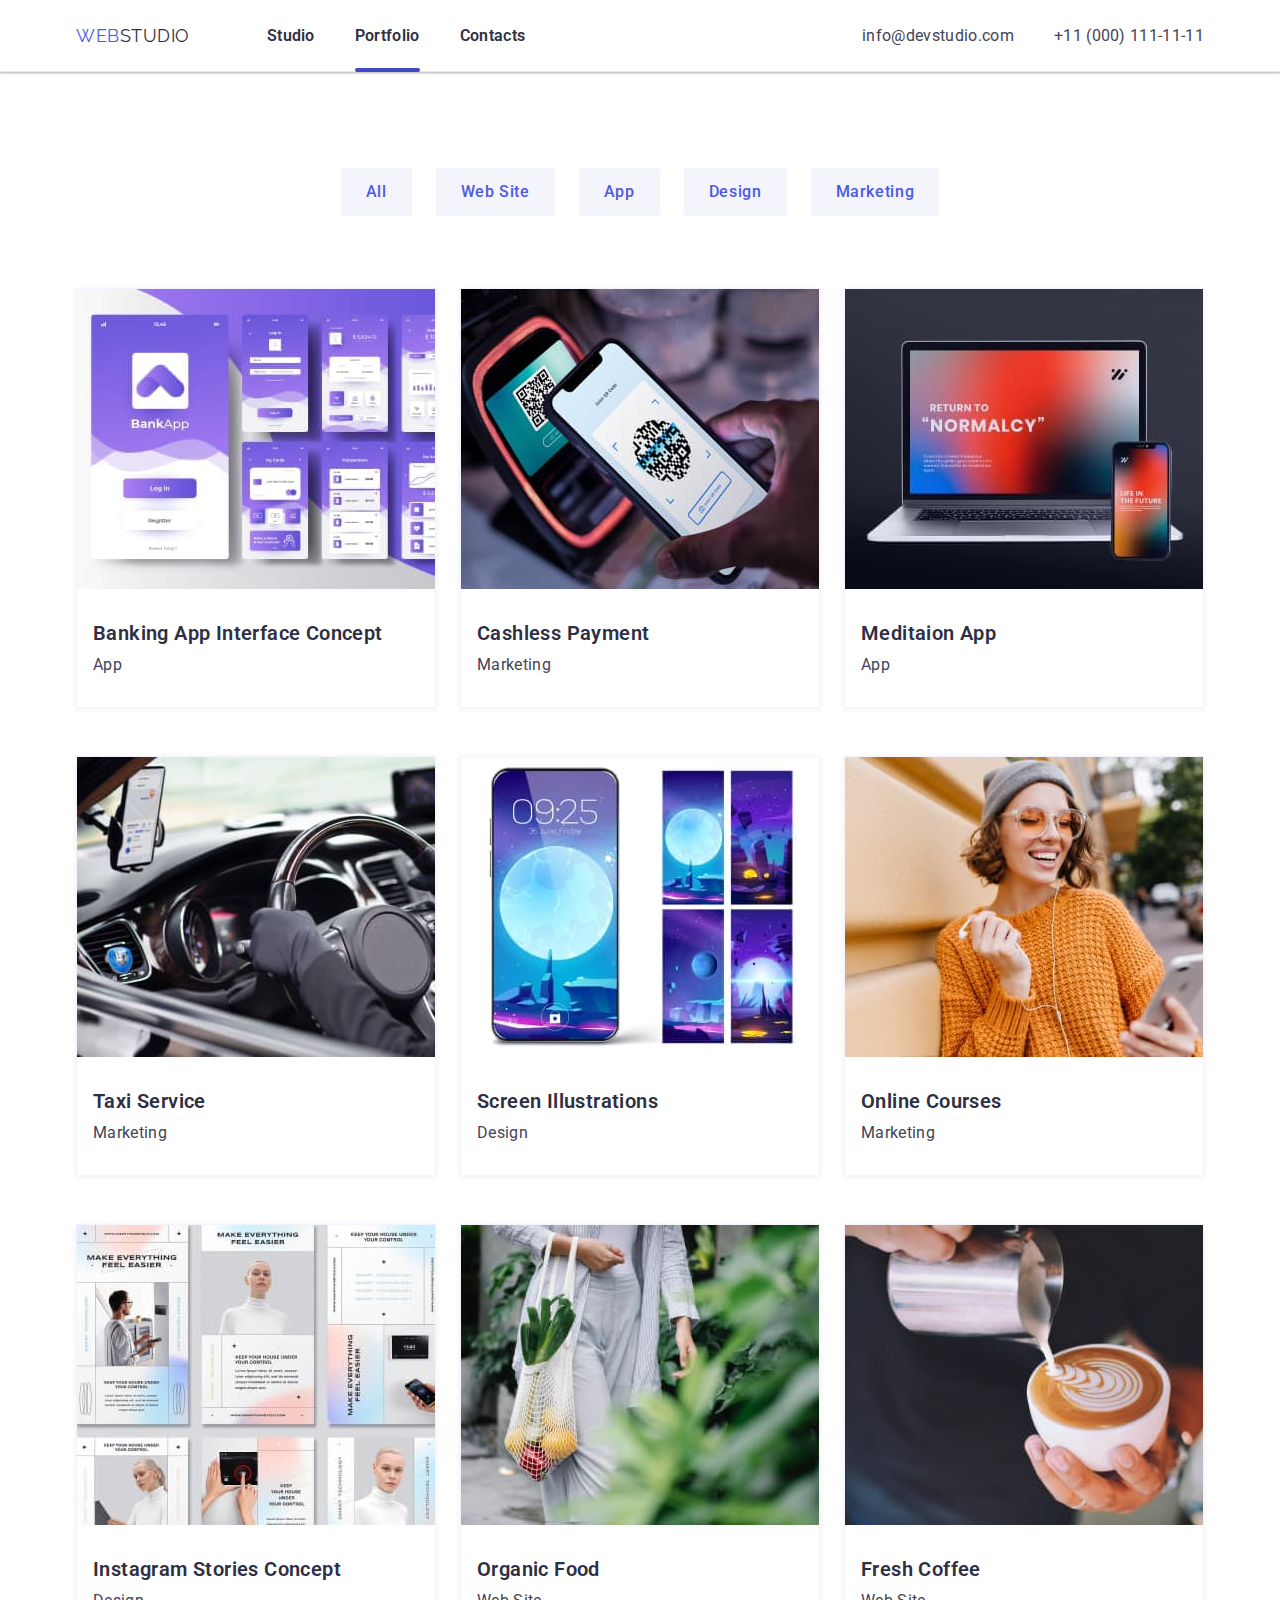
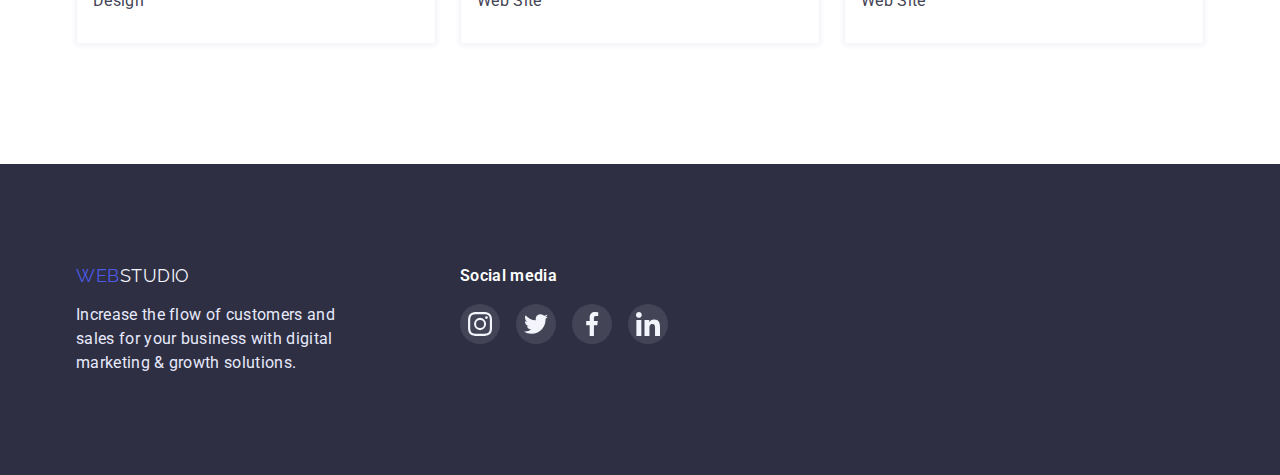
==== portfolio.html @ 183f6ab1 "modal window addition" ====
<!DOCTYPE html>
<html lang="en">
<head>
    <meta charset="UTF-8">
    <meta http-equiv="X-UA-Compatible" content="IE=edge">
    <meta name="viewport" content="width=device-width, initial-scale=1.0">
    <title>Studio</title>
    <link rel="stylesheet" href="https://cdnjs.cloudflare.com/ajax/libs/modern-normalize/1.1.0/modern-normalize.min.css">
    <link rel="preconnect" href="https://fonts.googleapis.com"><link rel="preconnect" href="https://fonts.gstatic.com" crossorigin><link href="https://fonts.googleapis.com/css2?family=Raleway:wght@700&family=Roboto:wght@400;500;700;900&display=swap" rel="stylesheet">
    <link rel="stylesheet" href="./css/styles.css">
</head>
<body>
    <!-- Portfolio-navigation  -->
    <header class="portfolio-navigation navigation">
        <div class="container">
            <nav class="nav-item-link">
                <a class="link logo" href="index.html"><span class="partlogo">Web</span>Studio</a>                    
                     <ul class="navigation-list">
                         <li>
                            <a class="link cite-nav" href="index.html">Studio</a>
                        </li>
                         <li>
                             <div class="topnav">
                             <a class="link cite-nav" href="./portfolio.html">Portfolio</a>
                             </div>
                         </li>
                            <li>
                            <a class="link cite-nav" href="#">Contacts</a>
                        </li>
                     </ul>                         
             </nav> 
            <ul class="list">          
                 <li><a class="link contacts"  href="mailto:info@devstudio.com">info@devstudio.com</a></li>
                <li><a class="link contacts"  href="tel:+110001111111">+11 (000) 111-11-11</a></li>      
             </ul>       
        </div>
    </header>
    <main>
        <!-- work -->
        <section class="work">
            <div class="container"> 
                <h1 class="first-title" hidden>Examples of webstudio work</h1>  
                    <ul class="work-filter-list">
                         <li class="work-filter-item">
                             <button class="work-filter-button"  type="button">All</button>
                         </li>
                         <li class="work-filter-item">
                             <button class="work-filter-button" type="button">Web Site</button>
                         </li>
                         <li class="work-filter-item">
                            <button class="work-filter-button" type="button">App</button>
                         </li>
                         <li class="work-filter-item">
                            <button class="work-filter-button" type="button">Design</button>
                         </li>
                         <li class="work-filter-item">
                            <button class="work-filter-button" type="button">Marketing</button>
                         </li>
                     </ul>
            <!-- Photos -->
            <ul class="photos-image-list list">
                 <li class="photos-item">
                    <a class="photos-link link" href="#">
                        <div class="photos-list-img-wrapper">
                    <img src="./images/img-1.jpg" alt="Banking App Interface Concept" width="360" height="300">
                        <p class="overlay">
                            14 Stylish and User-Friendly App Design Concepts · Task Manager App · Calorie Tracker App · Exotic Fruit Ecommerce App · Cloud Storage App
                        </p>
                        </div>
                   <div class="photos-wrap">
                    <h2 class="photos-title">Banking App Interface Concept</h2>
                    <p class="photos-text">App</p>
                    </div>
                    </a>
                 </li>
                 <li class="photos-item">
                    <a class="photos-link link"  href="#">
                        <div class="photos-list-img-wrapper">
                        <img src="./images/img-2.jpg" alt="Cashless Payment" width="360" height="300">
                        <p class="overlay">
                            14 Stylish and User-Friendly App Design Concepts · Task Manager App · Calorie Tracker App · Exotic Fruit Ecommerce App · Cloud Storage App
                        </p>
                        </div>
                        <div class="photos-wrap">
                    <h2 class="photos-title">Cashless Payment</h2>
                    <p class="photos-text">Marketing</p>
                    </div>
                    </a>
                 </li>
                 <li class="photos-item">
                    <a class="photos-link link"  href="#">
                        <div class="photos-list-img-wrapper">
                             <img src="./images/img-3.jpg" alt="Meditaion App" width="360" height="300">
                        <p class="overlay">
                            14 Stylish and User-Friendly App Design Concepts · Task Manager App · Calorie Tracker App · Exotic Fruit Ecommerce App · Cloud Storage App
                        </p>
                        </div>
                     <div class="photos-wrap">
                    <h2 class="photos-title">Meditaion App</h2>
                    <p class="photos-text">App</p>
                    </div>
                    </a>
                 </li>
                  <li class="photos-item">
                    <a class="photos-link link"  href="#">
                         <div class="photos-list-img-wrapper">
                             <img src="./images/img-4.jpg" alt="Taxi Service" width="360" height="300">
                                <p class="overlay">
                                14 Stylish and User-Friendly App Design Concepts · Task Manager App · Calorie Tracker App · Exotic Fruit Ecommerce App · Cloud Storage App
                                </p>
                        </div>
                    <div class="photos-wrap">
                    <h2 class="photos-title">Taxi Service</h2>
                    <p class="photos-text">Marketing</p>
                    </div>
                    </a>
                 </li>
                 <li class="photos-item">
                    <a class="photos-link link"  href="#">
                        <div class="photos-list-img-wrapper">
                             <img src="./images/img-5.jpg" alt="Screen Illustrations" width="360" height="300">
                                 <p class="overlay">
                                 14 Stylish and User-Friendly App Design Concepts · Task Manager App · Calorie Tracker App · Exotic Fruit Ecommerce App · Cloud Storage App
                                 </p>
                        </div>
                     <div class="photos-wrap">
                    <h2 class="photos-title">Screen Illustrations</h2>
                    <p class="photos-text">Design</p>
                    </div>
                    </a>
                 </li>
                 <li class="photos-item">
                   <a class="photos-link link"  href="#">
                         <div class="photos-list-img-wrapper">  
                             <img src="./images/img-6.jpg" alt="Online Courses" width="360" height="300">
                                 <p class="overlay">
                                 14 Stylish and User-Friendly App Design Concepts · Task Manager App · Calorie Tracker App · Exotic Fruit Ecommerce App · Cloud Storage App
                                 </p>
                         </div>
                    <div class="photos-wrap">
                   <h2 class="photos-title">Online Courses</h2>
                    <p class="photos-text">Marketing</p>
                    </div>
                    </a>
                 </li>            
                 <li class="photos-item">
                   <a class="photos-link link"  href="#">
                     <div class="photos-list-img-wrapper">
                         <img src="./images/img-7.jpg" alt="Instagram Stories Concept" width="360" height="300">
                             <p class="overlay">
                             14 Stylish and User-Friendly App Design Concepts · Task Manager App · Calorie Tracker App · Exotic Fruit Ecommerce App · Cloud Storage App
                             </p>
                     </div>
                    <div class="photos-wrap">
                   <h2 class="photos-title">Instagram Stories Concept</h2>
                   <p class="photos-text">Design</p>
                   </div>
                   </a>
                 </li>
                 <li class="photos-item">
                    <a class="photos-link link"  href="#">
                     <div class="photos-list-img-wrapper"> 
                         <img src="./images/img-8.jpg" alt="Organic Food" width="360" height="300">
                             <p class="overlay">
                             14 Stylish and User-Friendly App Design Concepts · Task Manager App · Calorie Tracker App · Exotic Fruit Ecommerce App · Cloud Storage App
                             </p>
                     </div>
                     <div class="photos-wrap">
                    <h2 class="photos-title">Organic Food</h2>
                    <p class="photos-text">Web Site</p>
                    </div>
                    </a>
                 </li>
                 <li  class="photos-item">
                    <a class="photos-link link"  href="#">
                    <div class="photos-list-img-wrapper">
                        <img src="./images/img-9.jpg" alt="Fresh Coffee" width="360" height="300">
                             <p class="overlay">
                             14 Stylish and User-Friendly App Design Concepts · Task Manager App · Calorie Tracker App · Exotic Fruit Ecommerce App · Cloud Storage App
                             </p>
                     </div>
                     <div class="photos-wrap">
                    <h2 class="photos-title">Fresh Coffee</h2>
                    <p class="photos-text">Web Site</p>
                    </div>
                    </a>
                 </li>            
           </ul>   
            </div>
        </div>
        </section>
    </main>
    <!-- Footer -->
   <footer class="footer">
    <div class="container">
      <div class="footer-slogan">
      <a class="link logo footpartlogo" href="index.html"><span class="partlogo">Web</span>Studio</a>
      <p class="text foot-text">Increase the flow of customers and sales for your business with digital marketing & growth solutions.</p>
      </div>
    <div class="footer-soc">
        <h2 class="footer-text">Social media</h2>
     <ul class="footer-soc-list">
        <li class="footer-soc-item">   
            <a href="" class="footer-soc-link item">
              <svg class="footer-soc-icon" width="24" height="24">
                <use href="./images/icons.svg#icon-instagram"></use>
              </svg>
            </a>
        </li>
        <li class="footer-soc-item">
            <a href="" class="footer-soc-link item">
                <svg class="footer-soc-icon" width="24" height="24">
                    <use href="./images/icons.svg#icon-twitter"></use>
                  </svg>
            </a>
        </li>
        <li class="footer-soc-item">
            <a href="" class="footer-soc-link item">
                <svg class="footer-soc-icon" width="24" height="24">
                    <use href="./images/icons.svg#icon-facebook"></use>
                  </svg>
            </a>
        </li>
        <li class="footer-soc-item">
            <a href="" class="footer-soc-link item">
                <svg class="footer-soc-icon" width="24" height="24">
                    <use href="./images/icons.svg#icon-linkedin"></use>
                  </svg>
            </a>
        </li>
    </ul>
    </div>
    </div>
  </footer>
</body>
</html>
---- css/styles.css ----
:root {
    --primary-text-color: #434455;
    --title-text-color: #2E2F42;
    --accent-color:#4D5AE5;
    --primary-white-color: #ffffff;
    --first-complementary-color:#F4F4FD;
    --second-complementary-color:#E7E9FC;
    --main-font-size:16px;
 }
* {
  box-sizing: border-box;
}
p,h1,h2,h3,h4,h5,h6 {
  margin: 0;
}
ul, ol {
  margin: 0;
  padding-left: 0;
  list-style: none;
}
img {
  display: block;
}
 /*----BODY------*/
  body{
    background-color:var(--primary-white-color);
    color: var(--primary-text-color);
    font-family:Roboto,sans-serif;
    letter-spacing: 0.02em;
  }
  /*------navigation-----*/
  .navigation {
    height: 72px;
    display: flex;
    align-items: center;
  }
   .container {
    width: 1158px;
    padding-left: 15px;
    padding-right: 15px;
    margin: 0 auto;
    }
   .navigation > .container {
    display: flex;
    align-items: center;
    }
   .navigation-list {
    display: flex;
    align-items: center;
    gap: 40px;
   }
  .nav-item-link {
    display: flex;
    align-items: center;
    margin-right: auto;
  }  
  .logo{
    color: var(--title-text-color);
    font-family:Raleway, sans-serif;
    font-size: 18px;
    line-height: 1.3;
    letter-spacing: 0.03em;
    text-transform: uppercase;
    display: flex;
    align-items: flex-end;
    flex-shrink: 0;
    margin-right: 77px;
  }
  .partlogo{
    color: var(--accent-color);
  }
  .footpartlogo{
    color: var(--first-complementary-color);
  }
  /*------NAVIGATION--------*/
  .cite-nav{
    color: var(--title-text-color);
    font-weight: 600;
    font-size:var(--main-font-size);
    line-height: 1.5;
    display: flex;
    position: relative;
  }
  .contacts{
    color: var(--primary-text-color);
    font-size:var(--main-font-size);
    line-height: 1.5;
    margin-left: 40px;
  }
  .link:hover,
  .link:focus{
    color:var(--accent-color);
  }
  .link{
    text-decoration: none; 
    transition: color 250ms cubic-bezier(0.4, 0, 0.2, 1);
  }
  /*------ line -----*/
  .topnav .cite-nav::after { 
    content: "";
    position: absolute;
    display: block;
    width: 100%;
    height: 4px;
    left: 0;
    bottom: -24px;
    background-color: #404BBF;
    border-radius: 2px;
    transition: transform 250ms cubic-bezier(0.4, 0, 0.2, 1);
    opacity: 1;
  }
  .cite-nav:hover::after,
  .cite-nav:focus::after {
   width: 100%;
  }
  /*----------------acquaintance------------*/
  .acquaintance{
    /*max-width: 1600px;*/
    background-color:var(--title-text-color);
    text-align: center;
    padding-top: 192px;
    padding-bottom: 192px;
    background-image: linear-gradient(
      rgba(46, 47, 66, 0.7),
      rgba(46, 47, 66, 0.7)),
      url(../images/people-office\ 1.jpg);
    background-repeat: no-repeat;
    background-position: center;
    background-size: cover;
  }
  .list{
    display: flex;
    flex-wrap: wrap;
  }
  .button {
    color: var(--primary-white-color);
    background-color:var(--accent-color);
    border: 1px solid var(--second-complementary-color);
    font-family: inherit;
    font-weight: 700;
    font-size:var(--main-font-size);
    line-height: 1.2;
    width: 169px;
    height: 51px;
    letter-spacing: 0.04em;
    cursor: pointer;
    box-shadow: 0px 4px 4px rgba(0, 0, 0, 0.15);
    border-radius: 4px;  
    border-color: transparent; 
    margin: 0 auto;
    display: block; 
    transition: color 250ms linear, 
    background-color  250ms linear, 
    box-shadow 250ms linear, border-radius box-shadow 250ms linear, transform 250ms cubic-bezier(0.4, 0, 0.2, 1);
  }
  .button:hover,
  .button:focus{
    color: var(--primary-white-color);
    background-color: hsl(235, 50%, 50%);
    box-shadow: 0px 4px 4px rgba(0, 0, 0, 0.15);
    border-radius: 4px;
  }
  .first-title{
    color: var(--primary-white-color);  
    font-weight: 700;
    font-size: 56px;
    line-height: 1.1;
    text-align: center;
    letter-spacing: 0.02em;
    margin-bottom: 48px;
    justify-content: center;
  } 
    /*-------------advantages------------*/
    .advantages{ 
    padding-top: 120px;
    padding-bottom: 120px;
    flex-direction: column; 
    }
  .advantages-list{   
    margin-top: 0;
    margin-bottom: 8px;
    align-items: center;
    column-gap: 24px;
    display: flex; 
  }
  .advantages-title{
    font-family: 'Roboto', sans-serif;
    font-style: normal;
    font-weight: 600;
    font-size: 20px;
    line-height: 1.20;
    letter-spacing: 0.02em;
    color: #2E2F42;
    flex: none;
    order: 0;
    flex-grow: 0;
    text-align:justify;
    margin-top: 8px;
    }
    .advantages-item{
      min-width: 264px;
    }
    .advantages-item::before{
      display: block;
      content: "";
      height: 112px;
      background: #F4F4FD;
      border-radius: 4px;
      background-size: contain;
      background-repeat: no-repeat;
      background-position: center;
    }
    .icon-antena::before{
      background-size: auto;
      background-image: url(../images/antenna\ 1.png);
    }
    .icon-clock::before{
      background-size: auto;
      background-image: url(../images/clock\ 1.png);
    }
    .icon-diagram::before{
      background-size: auto;
      background-image: url(../images/diagram\ 1.png);
    }
    .icon-astronaut::before{
      background-size: auto;
      background-image: url(../images/astronaut\ 1.png);
    }
   .advantages-text{
    margin-top: 8px;
    width: 264px;
    font-family: 'Roboto', sans-serif;
    font-style: normal;
    font-weight: 400;
    font-size: 16px;
    line-height: 1.5;
    letter-spacing: 0.02em;
    color: #434455;
    flex: none;
    order: 1;
    flex-grow: 0;
  }
/*----------------funktions---------------*/
.functions{ 
    margin: 0px;
    padding: 0px;
    padding-bottom: 120px; 
}  
.functions-title{
    font-family: 'Roboto', sans-serif;
    font-style: normal;
    font-weight: 600;
    font-size: 36px;
    line-height: 1.11;
    text-align: center;
    letter-spacing: 0.02em;
    text-transform: capitalize;
    color: #2E2F42;
}
  .funktions-item{
    width: calc((100% - 60px) / 3); 
    margin-bottom: 72px; 
  }
.function-list{
    margin-top: 72px;
    gap: 24px; 
    display: flex;
    gap: 24px;
} 
.service{  
  background: linear-gradient(0deg, rgba(77, 90, 229, 0.1), rgba(77, 90, 229, 0.1)), url(2368.jpg);
  background-blend-mode: soft-light, normal;
  border: 1px solid #E7E9FC;
}
  /*-------------------*/
 .second-title,
 .third-title {  
    color: var(--title-text-color);
    font-weight: 600;
    font-size: 20px;
    line-height: 1.2;
    text-align: center;
    align-items: center;
 }
 .text,
 .photos-text{
    font-size:var(--main-font-size);
    line-height: 1.5;
 }
 /*-------team--------*/
.team{
    text-align: center;
    background: #F4F4FD;
    padding-top: 120px;
    padding-bottom: 120px;
}
 .team-list{ 
    text-align: center;
    display: flex;
    gap: 24px;
}
.team-uptitle{
  font-family: 'Roboto', sans-serif;
  font-style: normal;
  font-weight: 600;
  font-size: 36px;
  line-height: 1.11;
  text-align: center;
  letter-spacing: 0.02em;
  text-transform: capitalize;
  color: #2E2F42;
  padding-bottom: 72px;
}
.team-item{
  box-shadow: 0px 1px 6px rgba(46, 47, 66, 0.08), 0px 1px 1px rgba(46, 47, 66, 0.16), 0px 2px 1px rgba(46, 47, 66, 0.08);
  border-radius: 0px 0px 4px 4px;
  text-align: center;
  background-color: #FFFFFF;
}
.team-wrap{
  margin-top: 32px; 
  margin-bottom: 12px;
}
.team-title{
  text-align: center;
}
.team-text{
  padding-top: 8px;
  background-color:  #FFFFFF;
  margin-bottom: 12px;
}
.team-soc-list {
 margin-top: 12px;
  display: flex;
  justify-content: center;
  gap: 24px;
  margin-bottom: 36px;
}
.team-soc-item {
  width: 40px;
  height: 40px;
  color: #F4F4FD;
}
.team-soc-link {
  width: 100%;
  height: 100%;
  background-color: #4D5AE5;
  border-radius: 50%;
  display: flex;
  align-items: center;
  justify-content: center;
  transition: background-color 250ms linear, opacity 250ms cubic-bezier(0.4, 0, 0.2, 1), visibility 300ms linear;
}
.team-soc-icon,
.footer-soc-icon {
  fill: #F4F4FD;
}
.team-soc-link:hover,
.team-soc-link:focus {
  background-color:  hsl(235, 50%, 50%);
}
  /*---------customers--------*/
.customers {
  padding-top: 130px;
  padding-bottom: 120px;
}
.customers-title{
font-family: 'Roboto', sans-serif;
font-style: normal;
font-weight: 700;
font-size: 36px;
line-height: 1.16;
text-align: center;
letter-spacing: 0.03em;
color: #2E2F42;
margin-bottom: 72px;
}
.customers-list{
  list-style-type: none;
  display: flex;
  gap: 24px;
}
.customers-icon{
  width: 168px;
  height: 88px;
  fill: #8E8F99;
  padding: 16px 32px;
  border-radius: 4px;
  border: 1px solid #8E8F99;
  transition: fill 250ms linear, border 250ms linear, cubic-bezier(0.4, 0, 0.2, 1);
}
.customers-link{
  display:inline-flex;
  align-items: center;
  justify-content: center;
  background-color:  #ffffff;
  fill: #8E8F99;
  transition: fill 250ms linear, border 250ms linear, cubic-bezier(0.4, 0, 0.2, 1);
}
.customers-link:focus .customers-icon,
.customers-link:active .customers-icon,
.customers-link:hover .customers-icon {
  fill: #4D5AE5;
  border: 1px solid #4D5AE5;
   }
 /*-------footer---------*/
 .footer{
  padding-top: 100px;
  background-color:var(--title-text-color);
  padding-bottom: 100px;
  }
  .footer .container{
  display:flex;
  }
  .footer-slogan {
  max-width: 264px;
  margin: 0px;
  padding: 0px;
  }
 .foot-text{
  width: 264px;
  color: var(--second-complementary-color);
  margin-top: 16px;
 }
  .footer-soc {
  margin-left: 120px;
  width: 208px;
  height: 80px;
  }
 .footer-text {
  font-family: 'Roboto', sans-serif;
  font-style: normal;
  font-weight: 600;
  font-size: 16px;
  line-height: 1.50;
  letter-spacing: 0.02em;
  color: #FFFFFF;
  margin-bottom: 16px;
 }
 .footer-soc-list {
  gap: 16px;
  display: flex;
}
.footer-soc-item {
  width: 40px;
  height: 40px;
}
.footer-soc-link {
  width: 100%;
  height: 100%;
  background: rgb(255, 255, 255, 0.1); 
  border-radius: 50%;
  display: flex;
  align-items: center;
  justify-content: center;
  transition: background-color 250ms cubic-bezier(0.4, 0, 0.2, 1), visibility 300ms linear;
}
.footer-soc-link:hover,
.footer-soc-link:focus {
  background-color: #31D0AA;
}
/*---------subscribe--------*/
.container-subscribe {
margin-left: 80px;
background-color: transparent;
width: 456px;
height: 80px;
}
.footer-subscribe-text {
font-family: 'Roboto', sans-serif;
font-style: normal;
font-weight: 500;
font-size: 16px;
line-height: 1.50;
letter-spacing: 0.02em;
color: #FFFFFF;
margin-bottom: 16px;
}
/*.footer-form {
height: 40px;
}*/
.subscribe-form-input {
padding-left: 16px;
width: 264px;
height: 40px;
border: 1px solid rgba(255, 255, 255, 0.3);
filter: drop-shadow(0px 4px 4px rgba(0, 0, 0, 0.15));
border-radius: 4px;
background-color: transparent;
}
.subscribe-form-input:focus {
outline: none;
color: var(--first-complementary-color);
border: 1px solid var(--accent-color);
}
.subscribe-form-btn {
position: absolute;
margin-left: 24px;
width: 168px;
height: 40px;
padding: 8px 24px;
font-family: 'Roboto', sans-serif;
font-style: normal;
font-weight: 500;
line-height: 1.50;
align-items: center;
text-align: center;
letter-spacing: 0.04em;
color: #FFFFFF;
padding: 8px 64px 8px 24px;
border-radius: 4px;
cursor: pointer;
background-color:  #4D5AE5;
border-color: transparent;
transition: color 250ms linear, background-color 250ms linear cubic-bezier(0.075, 0.82, 0.165, 1);
}
.button-subscribe-container {
position: relative;
}
.button-icon {
gap: 1px;
width: 24px;
height: 24px;
top: 50%;
left: 120px;
transform: translateY(-50%);
position: absolute;
display: block;
background-color: transparent;
fill: var(--primary-white-color);
}
.subscribe-form-btn:hover,
.subscribe-form-btn:focus{
  color:var(--primary-white-color);
  background-color: #404BBF;
}



 /*------------------------PORTFOLIO---------------------------*/
 .portfolio-navigation{
  border-bottom: 1px solid #E7E9FC;
  box-shadow: 0px 2px 1px rgba(46, 47, 66, 0.08),
   0px 1px 1px rgba(46, 47, 66, 0.16), 
   0px 1px 6px rgba(46, 47, 66, 0.08);
 }
 /*--work--*/
.work {
  padding-top: 96px;
  padding-bottom: 120px;
  align-items: center;
  justify-content: center;
 }
 .work-filter-list {
  gap: 24px;
  display: flex;
  justify-content: center;
  align-items: center;
 }
.work-filter-button {
  font-family: 'Roboto', sans-serif;
  font-style: normal;
  font-weight: 500;
  font-size: 16px;
  text-align: center;
  letter-spacing: 0.04em;
  height: 48px;
  padding: 12px 24px;
  cursor: pointer;
  border-radius: 4px;
  color: var(--accent-color);
  background-color: #F4F4FD;
  border: 1px solid #E7E9FC;
  line-height: 1.2;
  border-color: transparent; 
  height: 48px;
  transition: background-color 250ms linear, color 250ms linear, box-shadow 250ms linear, cubic-bezier(0.4, 0, 0.2, 1), visibility 300ms linear;
}
.work-filter-button:hover,
.work-filter-button:focus {
  background-color: #4D5AE5;
  color: #fff;
  box-shadow: 0px 3px 1px rgba(0, 0, 0, 0.1),
   0px 2px 1px rgba(0, 0, 0, 0.08), 
   0px 2px 2px rgba(0, 0, 0, 0.12);
}
/*-----------photos--------*/
  .photos-image-list{
  margin-top: 72px;
  display: flex; 
  flex-wrap: wrap;
  column-gap: 24px;
  row-gap: 48px;
  justify-content: center;
}
.photos-item:hover {
  border: 0.5px solid #F4F4FD;
  box-shadow: 0px 1px 6px rgba(46, 47, 66, 0.08),
   0px 1px 1px rgba(46, 47, 66, 0.16),
   0px 2px 1px rgba(46, 47, 66, 0.08);
}
.photos-title{
  font-family: 'Roboto', sans-serif;
  font-weight: 600;
  font-style: normal;
  font-size: 20px;
  line-height: 1.20;
  letter-spacing: 0.02em;
  color: #2E2F42; 
}
.photos-wrap { 
  padding-top: 32px;
  padding-bottom: 32px;
  padding-left: 16px;
}
.photos-text{ 
  font-style: normal;
  font-weight: 400;
  font-size: 16px;
  line-height: 1.50;
  letter-spacing: 0.02em;
  color: #434455;
  margin-top: 8px;
  font-family: 'Roboto', sans-serif;
}
.photos-item{
border: 0.5px solid #F4F4FD;
box-shadow: 0px 1px 6px rgba(46, 47, 66, 0.08);
width: calc((100% - 48px) / 3 );
width: 360px;
height: 420px;
transition: border 250ms linear, box-shadow 250ms linear cubic-bezier(0.4, 0, 0.2, 1), visibility 300ms linear;
}
.img {
  display: block;
  max-width: 100%;
  height: auto;
}
.photos-link {
  display: block;
  transition: transform 250ms linear cubic-bezier(0.4, 0, 0.2, 1), visibility 300ms linear;
}
.photos-list-img-wrapper {
  position: relative;
  overflow: hidden;
  content: '';
}
.overlay {
  position: absolute;
  left: 0;
  top: 0;
  width: 100%;
  height: 100%;
  overflow: auto;
  transform: translate(0, 100%);
  transition: transform 250ms linear;
  font-size: 16px;
  color: #F4F4FD;
  padding-top: 40px;
  padding-bottom: 164px;
  padding-left: 32px;
  padding-right: 32px;
  background-color: #4D5AE5;
  transition: transform 250ms linear cubic-bezier(0.4, 0, 0.2, 1), visibility 300ms linear;
}
.photos-link:hover .overlay,
.photos-link:focus .overlay {
  transform: translate(0, 0);
}
  /*-------modal window-------*/
  .backdrop {
    position: fixed;
    top: 0;
    left: 0;
    z-index: 100;
    width: 100%;
    height: 100%;
    background: rgba(46, 47, 66, 0.4);
    opacity: 1;
    transition: opacity 250ms cubic-bezier(0.4, 0, 0.2, 1);
  }
  .backdrop.is-hidden {
    opacity: 0;
    visibility: hidden;
    pointer-events: none;
  }
  .backdrop.is-hidden .modal {
    transform: translate(-50%, -50%) scale(0.9);
   }
  .modal {
    position: absolute;
    top: 50%;
    left: 50%;
    width: 408px;
    height: 579px;
    border-radius: 4px;
    background-color: var(--primary-white-color);
    padding: 15px;
    transform: translate(-50%, -50%) scale(1);
    transition: transform 250ms cubic-bezier(0.4, 0, 0.2, 1);
  }
  .modal-close-btn {
    position: absolute;
    top: 24px;
    right: 24px;
    display: flex;
    justify-content: center;
    align-items: center;
    width: 24px;
    height: 24px;
    border-radius: 50%;
    background-color: transparent;
    border: 1px solid rgba(0, 0, 0, 0.1);
    padding: 0;
    transition: border-color var(--first-complementary-color) 250ms linear;
  }
  .modal-close-btn-icon {
    transition: fill var(--first-complementary-color) 250ms linear;
  }
  .modal-close-btn:hover,
  .modal-close-btn:focus {
    border-color: var(--accent-color);
  }
  .modal-close-btn:hover .modal-close-btn-icon,
  .modal-close-btn:focus .modal-close-btn-icon {
    fill: var(--accent-color);
  }
  /*-------modal-container--------*/
  .modal-text {
  margin-top: 72px;
  font-family: 'Roboto', sans-serif;
  font-style: normal;
  font-weight: 500;
  font-size: 16px;
  line-height: 1.50;
  text-align: center;
  letter-spacing: 0.02em;
  color: #2E2F42;
  }
  .modal-form {
  /*margin: 0;
  padding: 0;*/
  margin-top: 16px;
  width: 360px;
  margin-left: auto;
  margin-right: auto;
    outline: 1px solid tomato;
  }
.modal-form-input-desc {
font-family: 'Roboto', sans-serif;
font-style: normal;
font-weight: 400;
font-size: 12px;
line-height: 1.16;
letter-spacing: 0.01em;
color: #8E8F99;
margin-top: 8px;
margin-bottom: 4px;
}
 .modal-form-input-wrapper {
 position: relative;
 width: 100%;

 }

 /*.modal-form-input-field {
  margin-top: 8px;
  margin-bottom: 4px;
  background-color: #4D5AE5;
  font-family: 'Roboto', sans-serif;
  font-style: normal;
  font-weight: 400;
  font-size: 12px;
  line-height: 1.33;
  letter-spacing: 0.04em;
  color: #8E8F99;
 }*/


.modal-form-input {
padding-left: 34px;
width: 360px;
height: 40px;
box-sizing: border-box;
margin-top: 8px;
margin-bottom: 4px;
border-radius: 4px;
margin-right: auto;
margin-left: auto;
border: 1px solid rgba(33, 33, 33, 0.2);
transition: border-color var(--first-complementary-color) 250ms linear cubic-bezier(0.4, 0, 0.2, 1);

}


.modal-form-input:focus {
  outline: none;
  border-color: var(--accent-color);
}



.modal-form-input-icon {
  position: absolute;
  display: block;
  top: 50%;
  left: 19px;

  transform: translate(0, -50%);
  transition: fill var(--first-complementary-color) 250ms linear cubic-bezier(0.4, 0, 0.2, 1);
}
.modal-form-input:focus + .modal-form-input-icon {
  fill: #404BBF;
}
.modal-form-message {
width: 100%;
background-color: transparent;
height: 120px;
font-family: 'Roboto', sans-serif;
font-style: normal;
font-weight: 400;
font-size: 12px;
line-height: 1.16;
letter-spacing: 0.01em;
color: rgba(117, 117, 117, 0.5);
border: 1px solid rgba(33, 33, 33, 0.2);
border-radius: 4px;
padding: 8px 16px;
margin-bottom: 16px;
resize: none;
transition: border-color 250ms linear cubic-bezier(0.4, 0, 0.2, 1);

}
.modal-form-message:focus {
  outline: none;
  border-color: var(--accent-color);
}
.modal-form-message::placeholder {
  font-size: 12px;
text-transform: uppercase;
}
.modal-form-check-desc {
  margin-top: 16px;
  font-family: 'Roboto', sans-serif;
  font-style: normal;
  font-weight: 400;
  font-size: 12px;
  line-height: 1.33;
  /* identical to box height, or 133% */
  letter-spacing: 0.04em;
  color: #757575;
}

.modal-form-check:checked + .modal-form-check:checked
.input-send-btn {
  margin: 24px;
  display: flex;
  justify-content: center;
}
/*.modal-form-check:checked + .modal-form-check-desc::before {
background-color: brown;
}*/


.modal-form-submit {
align-self: center;
padding: 16px 32px;
width: 170px;
height: 51px;
color: var(--primary-white-color);
background-color:var(--accent-color);
border: 1px solid var(--second-complementary-color);
font-family: inherit;
font-weight: 700;
font-size:var(--main-font-size);
line-height: 1.2;
letter-spacing: 0.04em;
border-color: transparent; 
align-items: center;
cursor: pointer;
box-shadow: 0px 4px 4px rgba(0, 0, 0, 0.15);
border-radius: 4px;  
margin: 0 auto;
display: block; 
transition: color 250ms linear cubic-bezier(0.4, 0, 0.2, 1), visibility 300ms linear,
background-color  250ms linear, 
box-shadow 250ms linear, border-radius box-shadow 250ms linear, transform 250ms cubic-bezier(0.4, 0, 0.2, 1);
}
.modal-form-submit:hover,
.modal-form-submit:focus {
color: var(--primary-white-color);
background-color: hsl(235, 50%, 50%);
box-shadow: 0px 4px 4px rgba(0, 0, 0, 0.15);
border-radius: 4px;
}
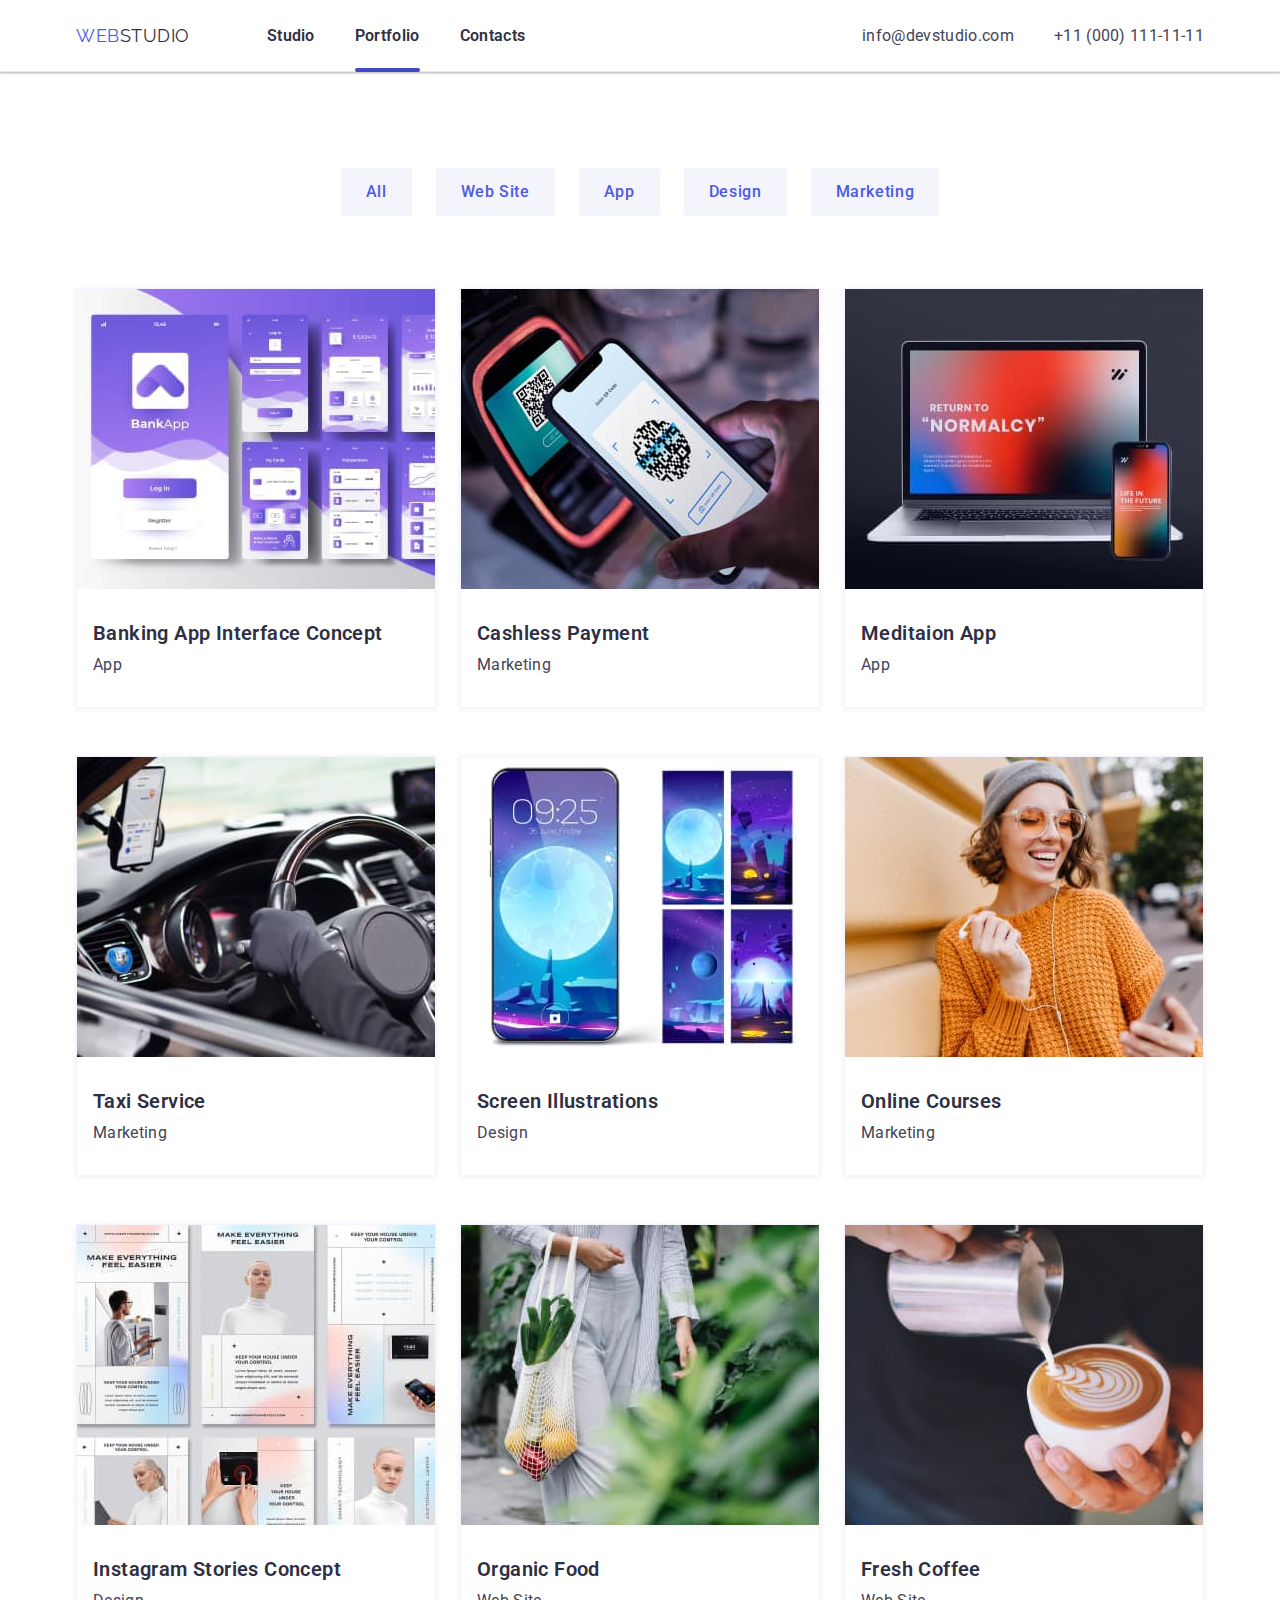
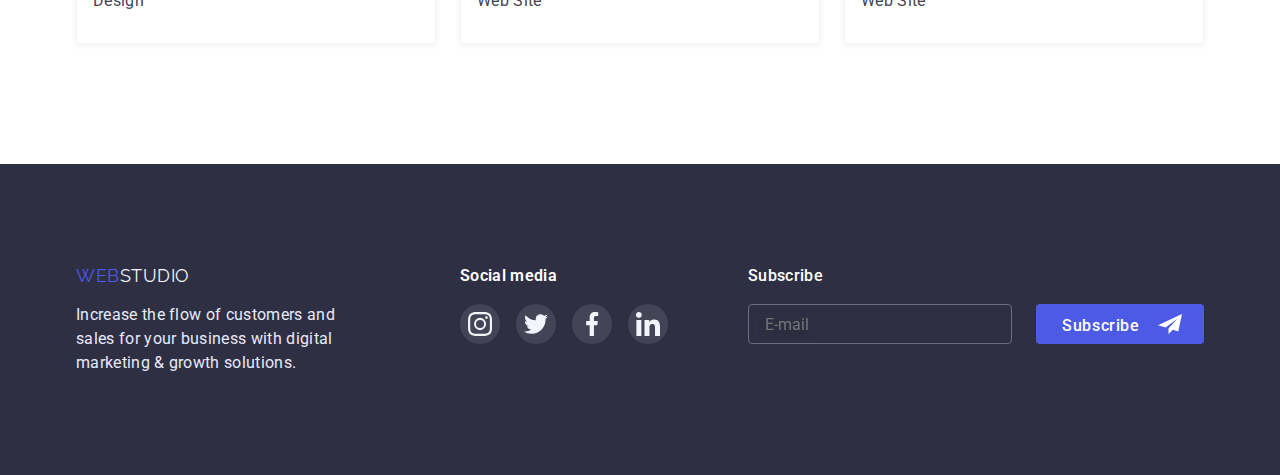
==== commit 5831c764: "second page change" ====
--- a/portfolio.html
+++ b/portfolio.html
@@ -187,7 +187,6 @@
                  </li>            
            </ul>   
             </div>
-        </div>
         </section>
     </main>
     <!-- Footer -->
@@ -229,8 +228,33 @@
             </a>
         </li>
     </ul>
-    </div>
+    </div>  
+<!-- container-subscribe -->
+    <div class="container-subscribe">
+        <p class="footer-subscribe-text">Subscribe</p>
+        <form class="footer-form">
+        <input
+        class="subscribe-form-input"
+        type="email"
+        name="email"
+        required
+        minlength="5" 
+        placeholder="E-mail" />
+       <span class="button-subscribe-container">
+     <button class="subscribe-form-btn" type="submit">Subscribe
+        <svg class="button-icon" width="24" height="24">
+            <use href="./images/icons3.svg#icon-Frame"></use>
+        </svg>
+    </button>
+        </span>
+        </form>
+     </div> 
     </div>
   </footer>
+  <script src="./js/modal.js"></script>
+  <script src="https://unpkg.com/aos@2.3.1/dist/aos.js"></script>
+  <script>
+      AOS.init();
+    </script>
 </body>
 </html>--- a/css/styles.css
+++ b/css/styles.css
@@ -692,10 +692,10 @@
     top: 50%;
     left: 50%;
     width: 408px;
-    height: 579px;
+    height: 584px;
     border-radius: 4px;
     background-color: var(--primary-white-color);
-    padding: 15px;
+    padding: 24px;
     transform: translate(-50%, -50%) scale(1);
     transition: transform 250ms cubic-bezier(0.4, 0, 0.2, 1);
   }
@@ -723,11 +723,12 @@
   }
   .modal-close-btn:hover .modal-close-btn-icon,
   .modal-close-btn:focus .modal-close-btn-icon {
+    /*outline: none;*/
     fill: var(--accent-color);
   }
-  /*-------modal-container--------*/
+  /*------------modal-container------------*/
   .modal-text {
-  margin-top: 72px;
+  margin-top: 57px;
   font-family: 'Roboto', sans-serif;
   font-style: normal;
   font-weight: 500;
@@ -738,15 +739,21 @@
   color: #2E2F42;
   }
   .modal-form {
-  /*margin: 0;
-  padding: 0;*/
+  display: flex;
+  flex-direction: column;
   margin-top: 16px;
   width: 360px;
-  margin-left: auto;
-  margin-right: auto;
-    outline: 1px solid tomato;
-  }
+
+  /*outline: 1px solid tomato;*/
+  }
+.modal-form-field {
+background-color: transparent;
+ margin-bottom: 8px;
+
+}
 .modal-form-input-desc {
+display: block;
+background-color:transparent;
 font-family: 'Roboto', sans-serif;
 font-style: normal;
 font-weight: 400;
@@ -754,7 +761,6 @@
 line-height: 1.16;
 letter-spacing: 0.01em;
 color: #8E8F99;
-margin-top: 8px;
 margin-bottom: 4px;
 }
  .modal-form-input-wrapper {
@@ -762,34 +768,18 @@
  width: 100%;
 
  }
-
- /*.modal-form-input-field {
-  margin-top: 8px;
-  margin-bottom: 4px;
-  background-color: #4D5AE5;
-  font-family: 'Roboto', sans-serif;
-  font-style: normal;
-  font-weight: 400;
-  font-size: 12px;
-  line-height: 1.33;
-  letter-spacing: 0.04em;
-  color: #8E8F99;
- }*/
-
-
 .modal-form-input {
-padding-left: 34px;
-width: 360px;
+
+padding-left: 38px;
+width: 100%;
 height: 40px;
 box-sizing: border-box;
-margin-top: 8px;
-margin-bottom: 4px;
 border-radius: 4px;
-margin-right: auto;
-margin-left: auto;
+/*margin-right: auto;
+margin-left: auto;*/
+background-color: transparent;
 border: 1px solid rgba(33, 33, 33, 0.2);
 transition: border-color var(--first-complementary-color) 250ms linear cubic-bezier(0.4, 0, 0.2, 1);
-
 }
 
 
@@ -797,15 +787,11 @@
   outline: none;
   border-color: var(--accent-color);
 }
-
-
-
 .modal-form-input-icon {
   position: absolute;
   display: block;
   top: 50%;
   left: 19px;
-
   transform: translate(0, -50%);
   transition: fill var(--first-complementary-color) 250ms linear cubic-bezier(0.4, 0, 0.2, 1);
 }
@@ -814,7 +800,6 @@
 }
 .modal-form-message {
 width: 100%;
-background-color: transparent;
 height: 120px;
 font-family: 'Roboto', sans-serif;
 font-style: normal;
@@ -822,51 +807,83 @@
 font-size: 12px;
 line-height: 1.16;
 letter-spacing: 0.01em;
-color: rgba(117, 117, 117, 0.5);
+color: #2E2F42;
+/*color: rgba(117, 117, 117, 0.5);*/
 border: 1px solid rgba(33, 33, 33, 0.2);
 border-radius: 4px;
 padding: 8px 16px;
-margin-bottom: 16px;
 resize: none;
 transition: border-color 250ms linear cubic-bezier(0.4, 0, 0.2, 1);
-
 }
 .modal-form-message:focus {
   outline: none;
   border-color: var(--accent-color);
 }
 .modal-form-message::placeholder {
-  font-size: 12px;
+font-size: 12px;
 text-transform: uppercase;
+color: rgba(117, 117, 117, 0.5);
 }
 .modal-form-check-desc {
-  margin-top: 16px;
+  display: flex;
+  align-items: center;
   font-family: 'Roboto', sans-serif;
   font-style: normal;
   font-weight: 400;
   font-size: 12px;
   line-height: 1.33;
-  /* identical to box height, or 133% */
   letter-spacing: 0.04em;
   color: #757575;
-}
-
-.modal-form-check:checked + .modal-form-check:checked
-.input-send-btn {
+  margin-bottom: 24px;
+}
+.visually-hidden {
+  position: absolute;
+  width: 1px;
+  height: 1px;
+  margin: -1px;
+  padding: 0;
+  overflow: hidden;
+  border: 0;
+  clip: rect(0 0 0 0);
+}
+/*.input-send-btn {
   margin: 24px;
   display: flex;
   justify-content: center;
-}
+}*/
+
 /*.modal-form-check:checked + .modal-form-check-desc::before {
 background-color: brown;
 }*/
-
+.modal-form-check-desc::before {
+  display: block;
+  width: 16px;
+  height: 16px;
+  border: 1px solid #2E2F42;
+  content: '';
+  cursor: pointer;
+  border-radius: 4px;
+  margin-right: 12px;
+
+}
+.modal-form-check:checked + .modal-form-check-desc::before {
+  background-color: #404BBF;
+  box-shadow: inset 0 0 0 1px rgb(255, 255, 255);
+ background-image: url(../images/vector.svg);
+ background-repeat: no-repeat;
+ display: flex;
+ align-items:center;
+ background-position: center;
+}
+.modal-form-check:focus + .modal-form-check-desc::before {
+outline: 2px solid rgba(33, 33, 233, 0.813);
+}
 
 .modal-form-submit {
 align-self: center;
 padding: 16px 32px;
-width: 170px;
-height: 51px;
+width: 169px;
+height: 56px;
 color: var(--primary-white-color);
 background-color:var(--accent-color);
 border: 1px solid var(--second-complementary-color);
